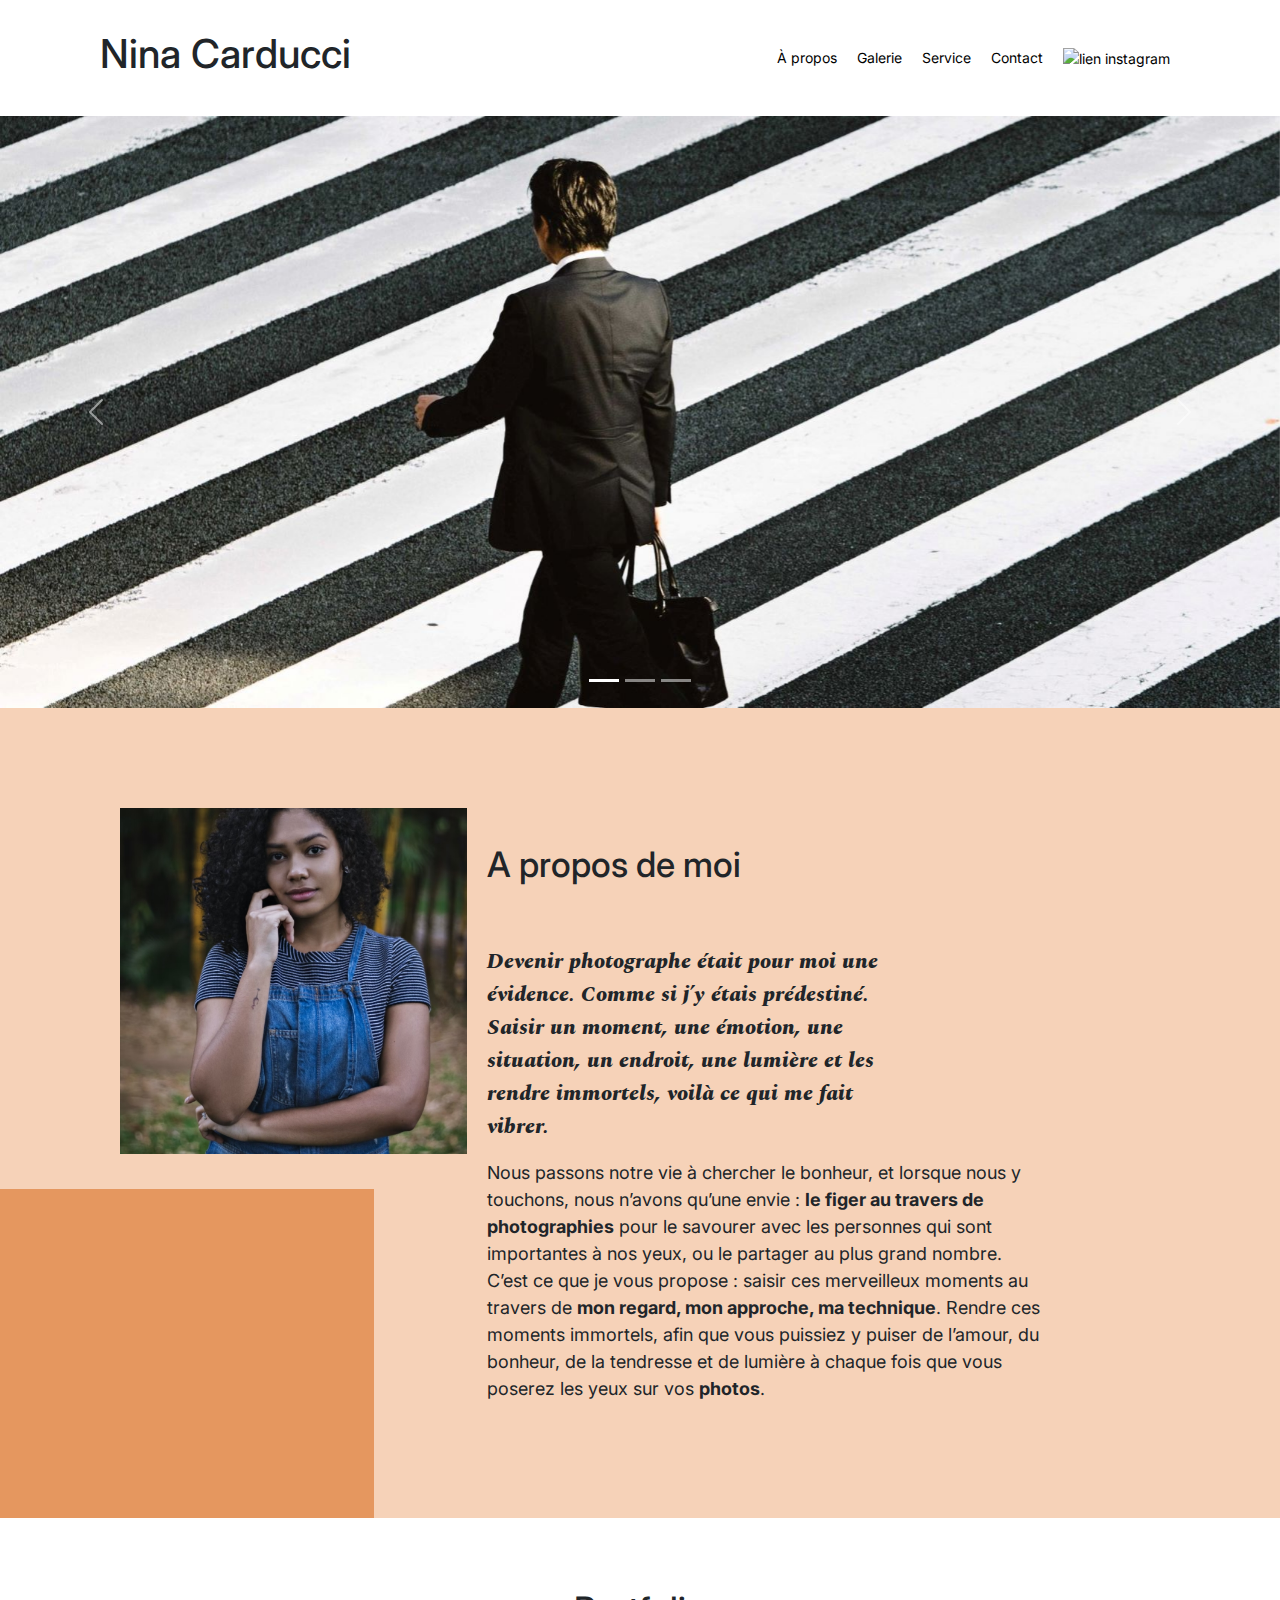
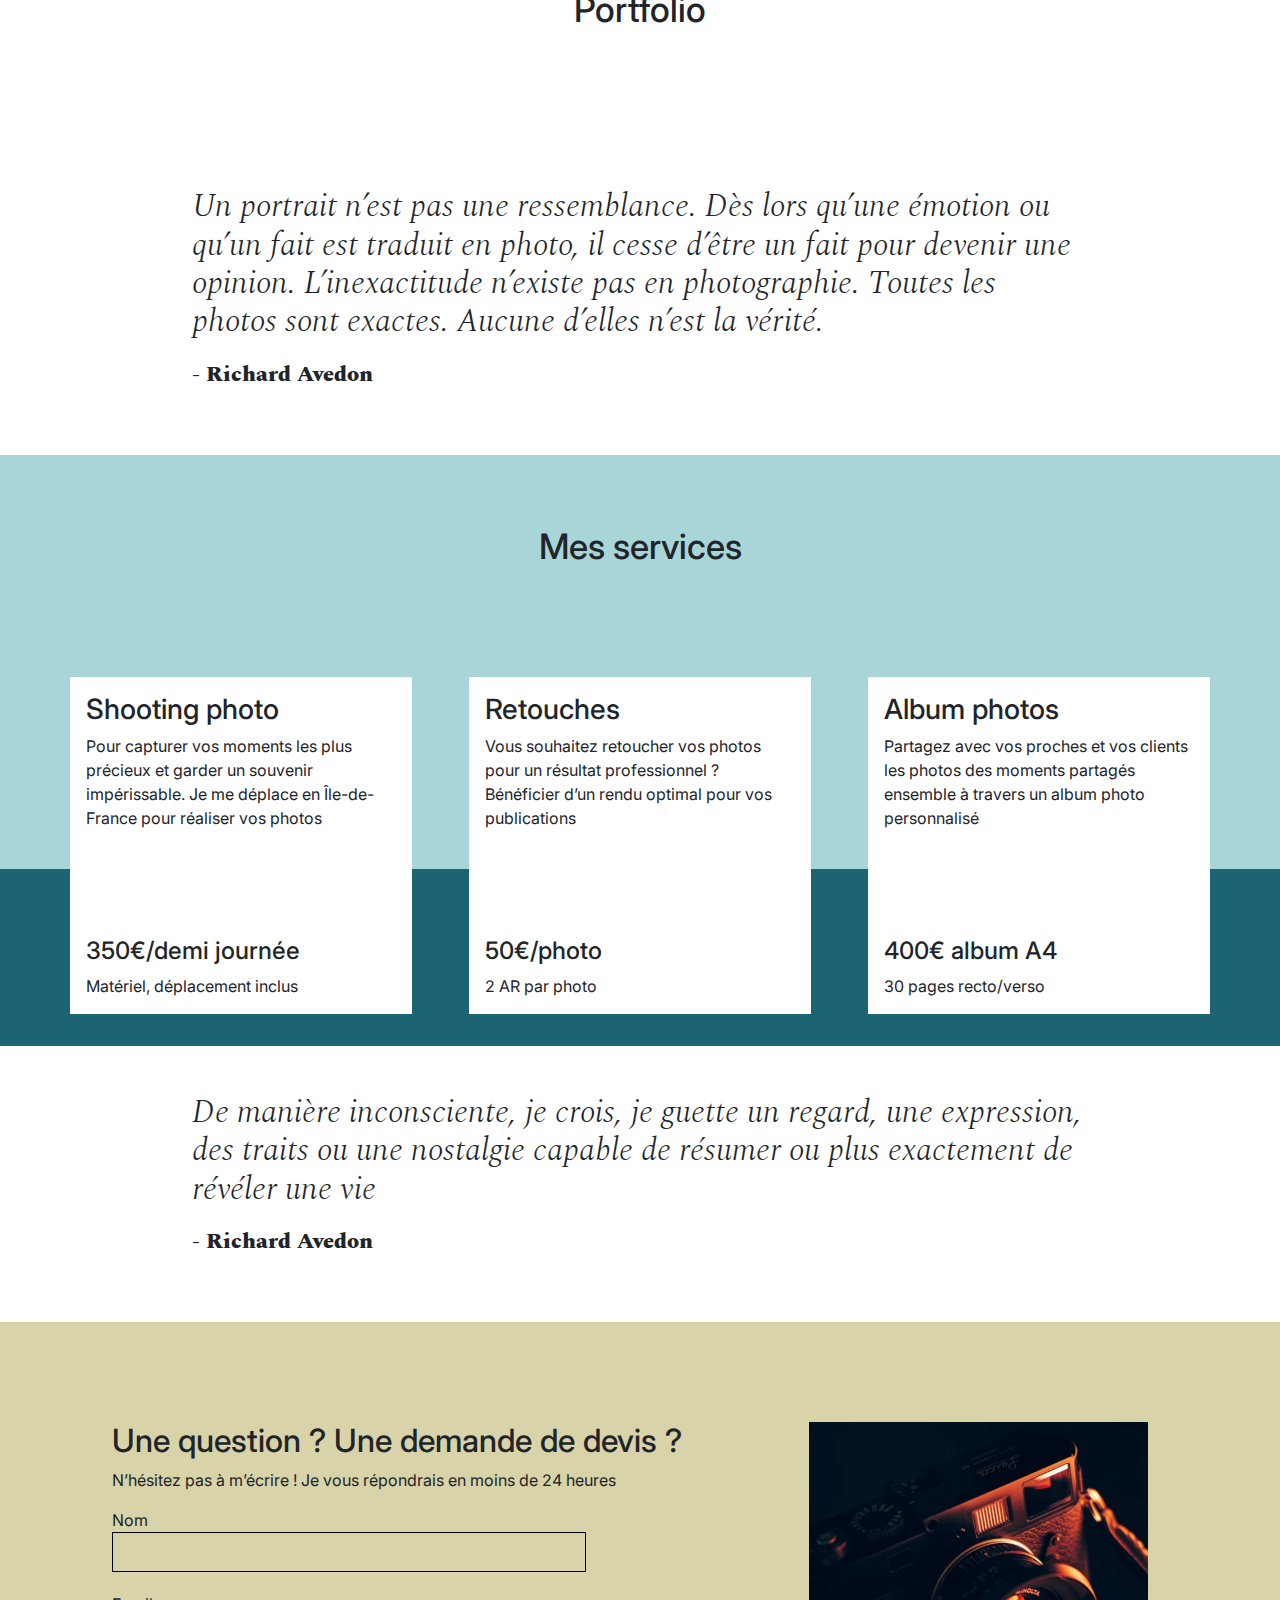
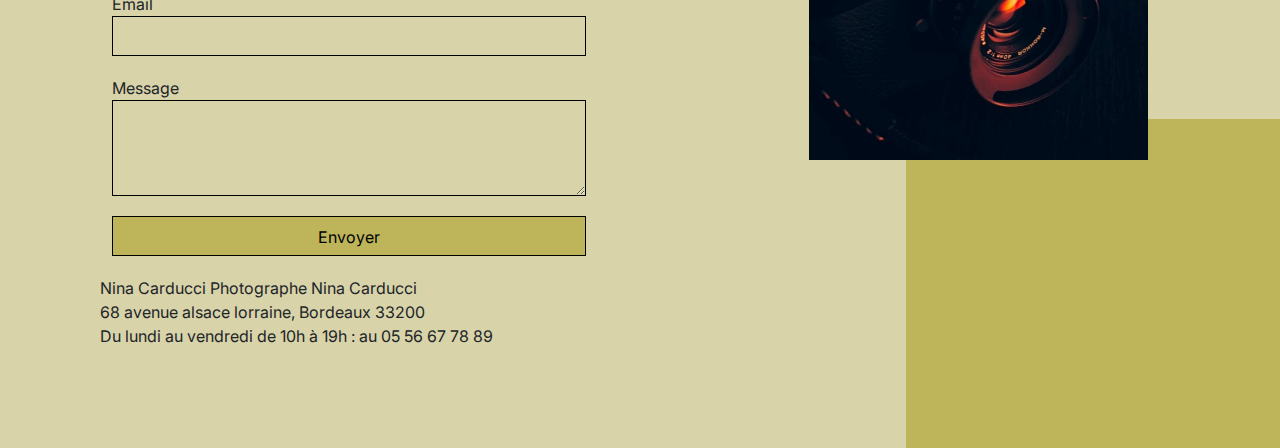
==== index.html @ addef8ed "schema" ====
<!DOCTYPE html>
<html lang="fr">
  <head>
    <meta charset="UTF-8" />
    <meta name="viewport" content="width=device-width, initial-scale=1.0" />
    <title>Nina Carducci Photographe | Bordeaux et Île de France</title>
	<meta name="description" content="Pour photographier et capturer vos moments les plus précieux, en garder un souvenir impérissable. Je me déplace sur Bordeaux et en Île-de-France pour réaliser vos photos, shooting, mariages, seminaires d'entreprises ..."/>
    <link rel="shortcut icon" href="#" />
    <link rel="stylesheet" href="./assets/bootstrap/bootstrap.min.css" />
    <link rel="stylesheet" href="./assets/style.min.css" />
    <link rel="preconnect" href="https://fonts.googleapis.com" />
    <link rel="preconnect" href="https://fonts.gstatic.com" crossorigin />
    <link
      href="https://fonts.googleapis.com/css2?family=Inter&family=Spectral:ital,wght@0,400;1,300;1,400;1,800&display=swap"
      rel="stylesheet"
    />
    <meta charset="UTF-8" />
    <script src="./assets/bootstrap/bootstrap.bundle.min.js"></script>
    <script
      src="https://code.jquery.com/jquery-3.4.1.min.js"
      integrity="sha256-CSXorXvZcTkaix6Yvo6HppcZGetbYMGWSFlBw8HfCJo="
      crossorigin="anonymous"
    ></script>
    <script src="./assets/maugallery.min.js"></script>
    <script src="./assets/scripts.js"></script>


</script>

  </head>
  <body>
    <header>
      <h1 class="name">Nina Carducci</h1>
      <div class="nav">
        <ul>
          <li><a href="#about">À propos</a></li>
          <li><a href="#gallery">Galerie</a></li>
          <li><a href="#services">Service</a></li>
          <li><a href="#contact">Contact</a></li>
          <li>
            <a
              class="social-link"
              href="https://www.instagram.com/ninacarducci.photo/?hl=fr"
              target="_blank"
              ><img src="assets/images/instagram.png" alt="lien instagram"
            /></a>
          </li>
        </ul>
      </div>
    </header>
    <main>
      <section class="img-carousel">
        <div
          id="carouselExampleIndicators"
          class="carousel slide"
          data-bs-ride="carousel"
        >
          <div class="carousel-indicators">
            <button
              type="button"
              data-bs-target="#carouselExampleIndicators"
              data-bs-slide-to="0"
              class="active"
              aria-current="true"
              aria-label="Slide 1"
            ></button>
            <button
              type="button"
              data-bs-target="#carouselExampleIndicators"
              data-bs-slide-to="1"
              aria-label="Slide 2"
            ></button>
            <button
              type="button"
              data-bs-target="#carouselExampleIndicators"
              data-bs-slide-to="2"
              aria-label="Slide 3"
            ></button>
          </div>
          <div class="carousel-inner">
            <div class="carousel-item active">
              <img
                src="./assets/images/slider/ryoji-iwata-wUZjnOv7t0g-unsplash.jpg"
                class="d-block w-100"
                alt="photo de ryoji iwata"
              />
            </div>
            <div class="carousel-item">
              <img
                src="./assets/images/slider/nicholas-green-nPz8akkUmDI-unsplash.jpg"
                class="d-block w-100"
                alt="photo de nicholas green"
              />
            </div>
            <div class="carousel-item">
              <img
                src="./assets/images/slider/edward-cisneros-3_h6-1NPDGw-unsplash.jpg"
                class="d-block w-100"
                alt="photo de edward cisneros"
              />
            </div>
          </div>
          <button
            class="carousel-control-prev"
            type="button"
            data-bs-target="#carouselExampleIndicators"
            data-bs-slide="prev"
          >
            <span class="carousel-control-prev-icon" aria-hidden="true"></span>
            <span class="visually-hidden">Previous</span>
          </button>
          <button
            class="carousel-control-next"
            type="button"
            data-bs-target="#carouselExampleIndicators"
            data-bs-slide="next"
          >
            <span class="carousel-control-next-icon" aria-hidden="true"></span>
            <span class="visually-hidden">Next</span>
          </button>
        </div>
      </section>
      <section id="about">
        <div class="picture left">
          <img
            src="./assets/images/nina.jpg"
            alt="portrait de la photographe nina carducci"
          />
        </div>
        <div id="about-me">
          <h2 class="about-me__title">A propos de moi</h2>
          <p class="about-me__introduction">
            Devenir photographe était pour moi une évidence. Comme si j’y étais
            prédestiné. Saisir un moment, une émotion, une situation, un
            endroit, une lumière et les rendre immortels, voilà ce qui me fait
            vibrer.
		  </p>
          <p>
            Nous passons notre vie à chercher le bonheur, et lorsque nous y
            touchons, nous n’avons qu’une envie : <strong>le figer au travers de
            photographies</strong> pour le savourer avec les personnes qui sont
            importantes à nos yeux, ou le partager au plus grand nombre. C’est
            ce que je vous propose : saisir ces merveilleux moments au travers
            de <strong>mon regard, mon approche, ma technique</strong>. Rendre ces moments
            immortels, afin que vous puissiez y puiser de l’amour, du bonheur,
            de la tendresse et de lumière à chaque fois que vous poserez les
            yeux sur vos <strong>photos</strong>.
          </p>
        </div>
      </section>
      <section id="gallery">
        <h2 class="title">Portfolio</h2>
        <div class="container py-3">
          <div class="gallery" style="display: none">
            <img
              data-gallery-tag="Concert"
              class="gallery-item"
              src="./assets/images/gallery/concerts/aaron-paul-wnX-fXzB6Cw-unsplash.jpg"
              alt="Photo du concert de aaron paul"
            />
            <img
              data-gallery-tag="Entreprises"
              class="gallery-item"
              src="./assets/images/gallery/entreprise/ali-morshedlou-WMD64tMfc4k-unsplash.jpg"
              alt="photo d'entreprise de ali morshedlou"
            />
            <img
              data-gallery-tag="Entreprises"
              class="gallery-item"
              src="./assets/images/gallery/entreprise/jason-goodman-tHO1_OuKbg0-unsplash.jpg"
              alt="photo d'entreprise de jason goodman"
            />
            <img
              data-gallery-tag="Mariages"
              class="gallery-item"
              src="./assets/images/gallery/mariage/hannah-busing-RvF2R_qMpRk-unsplash.jpg"
              alt="photo de mariage de hannah busing"
            />
            <img
              data-gallery-tag="Portrait"
              class="gallery-item"
              src="./assets/images/gallery/portraits/ade-tunji-rVkhWWZFAtQ-unsplash.jpg"
              alt="photo portrait de ade tunji"
            />
            <img
              data-gallery-tag="Mariages"
              class="gallery-item"
              src="./assets/images/gallery/mariage/jakob-owens-SiniLJkXhMc-unsplash.jpg"
              alt="photo de mariage de jakob owens"
            />
            <img
              data-gallery-tag="Portrait"
              class="gallery-item"
              src="./assets/images/gallery/portraits/nino-van-prattenburg--443cl1uR_8-unsplash.jpg"
              alt="photo portrait de nino van prattenburg"
            />
            <img
              data-gallery-tag="Concert"
              class="gallery-item"
              src="./assets/images/gallery/concerts/austin-neill-hgO1wFPXl3I-unsplash.jpg"
              alt="photo du concert de austin neill"
            />
            <img
              data-gallery-tag="Entreprises"
              class="gallery-item"
              src="./assets/images/gallery/entreprise/mateus-campos-felipe-Fsgzm8N0hIY-unsplash.jpg"
              alt="photo d'entreprise de mateus campo felipe"
            />
          </div>
        </div>
        <div class="quote">
          <figure>
            <blockquote>
              <h3 class="quote__text">
                Un portrait n’est pas une ressemblance. Dès lors qu’une émotion
                ou qu’un fait est traduit en photo, il cesse d’être un fait pour
                devenir une opinion. L’inexactitude n’existe pas en
                photographie. Toutes les photos sont exactes. Aucune d’elles
                n’est la vérité.
              </h3>
            </blockquote>
            <figcaption class="quote__author">- Richard Avedon</figcaption>
          </figure>
        </div>
      </section>
      <section id="services">
        <h2 class="title">Mes services</h2>
        <div class="container">
          <div class="service">
            <div class="service__description">
              <h3>Shooting photo</h3>
              <p>
                Pour capturer vos moments les plus précieux et garder un
                souvenir impérissable. Je me déplace en Île-de-France pour
                réaliser vos photos
              </p>
            </div>
            <div class="service__price">
              <h4>350€/demi journée</h4>
              <span>Matériel, déplacement inclus</span>
            </div>
          </div>
          <div class="service">
            <div class="service__description">
              <h3>Retouches</h3>
              <p>
                Vous souhaitez retoucher vos photos pour un résultat
                professionnel ? Bénéficier d’un rendu optimal pour vos
                publications
              </p>
            </div>
            <div class="service__price">
              <h4>50€/photo</h4>
              <span>2 AR par photo</span>
            </div>
          </div>
          <div class="service">
            <div class="service__description">
              <h3>Album photos</h3>
              <p>
                Partagez avec vos proches et vos clients les photos des moments
                partagés ensemble à travers un album photo personnalisé
              </p>
            </div>
            <div class="service__price">
              <h4>400€ album A4</h4>
              <span>30 pages recto/verso</span>
            </div>
          </div>
        </div>
      </section>
      <div class="quote">
        <figure>
          <blockquote>
            <h3 class="quote__text">
              De manière inconsciente, je crois, je guette un regard, une
              expression, des traits ou une nostalgie capable de résumer ou plus
              exactement de révéler une vie
            </h3>
          </blockquote>
          <figcaption class="quote__author">- Richard Avedon</figcaption>
        </figure>
      </div>
	</main>
	
	<footer>
    <section id="contact">
      <div class="container">
        <div class="form-container">
          <h2>Une question ? Une demande de devis ?</h2>
          <p>
            N’hésitez pas à m’écrire ! Je vous répondrais en moins de 24 heures
          </p>
          <form action="" method="post">
            <label for="nom">Nom</label>
            <input type="text" name="nom" id="nom" />
            <label for="email">Email</label>
            <input type="email" name="email" id="email" />
            <label for="message">Message</label>
            <textarea
              name="message"
              id="message"
              cols="30"
              rows="10"
            ></textarea>
            <input type="submit" value="Envoyer" />
          </form>
        </div>
        <div class="picture right">
          <img
            src="./assets/images/camera.jpg"
            alt="photo d'un appareil photo"
          />
        </div>
      </div>

      <div itemscope itemtype="https://schema.org/LocalBusiness">
      <span itemprop="name">Nina Carducci Photographe</span>
      <span itemprop="owns">Nina Carducci</span>
      <div itemprop="adress" itemscope itemtype="https://schema.org/PostalAddress">
        <span itemprop=”streetAddress”>68 avenue alsace lorraine,</span> 
        <span itemprop=”addressRegion”> Bordeaux</span>
        <span itemprop=”postalCode”>33200</span>  
      </div>
        <span itemprop="openingHours" content="Mo, Tu, We, Th, Fr  10:00-19:00">Du lundi au vendredi de 10h à 19h :</span>
        <span itemprop="telephone" content="+33556677889">au 05 56 67 78 89</span>
      </div>
      </div>

    </section>	
	</footer>
  </body>
</html>
---- assets/style.min.css ----
body{max-width:1920px;margin:auto}*{font-family:Inter;font-style:normal}header{background-color:#fff;position:sticky;top:0;z-index:1000;display:flex;justify-content:space-between;padding-inline:100px;padding-block:30px;align-items:center}header .name{font-size:40px}.nav ul{display:flex;list-style-type:none;font-size:14px;margin-bottom:0}.nav li{padding-inline:10px}.nav a{text-decoration:none;color:#000}.social-link img{width:20px;height:20px}#about{display:flex;background-color:#f6d2b8;padding-inline:100px;padding-block:100px;position:relative}.picture.left::before{content:" ";background-color:#e5975f;width:374px;height:329px;position:absolute;bottom:0;left:0;z-index:-1}.picture{flex:1;margin:0 20px;z-index:0}.picture img{width:100%;height:fit-content}#about-me{flex:2}.about-me__title{margin-top:1em;margin-bottom:60px;font-size:35px}#about-me .about-me__introduction{font-family:Spectral;font-weight:800;font-size:22px;font-style:italic;width:60%}#about-me p{width:80%;font-size:18px}.title{text-align:center;padding-block:2em;font-size:35px}.gallery .nav{justify-content:center}.nav-pills .nav-link.active-tag,.nav-pills .nav-link.show>.nav-link{color:#000;background-color:#beb45a;border-radius:0}.nav-pills .nav-link{color:#000}.item-column{position:relative;margin-bottom:0!important;padding:0}.item-column::after{content:"";display:block;padding-bottom:100%}.gallery-item{position:absolute;width:100%;height:100%;object-fit:cover;padding:.5em}.mg-next,.mg-prev{width:30px;height:30px;border-radius:00%;justify-content:center;align-items:center;display:flex;font-size:24px}.quote{font-family:Spectral;font-style:italic;width:70%;margin:auto;padding-block:3em}.quote__text{font-family:Spectral;font-style:italic;font-weight:300;font-size:2rem}.quote__author{font-family:Spectral;font-weight:800;font-size:22px}#services{margin:auto;background-color:#a8d5d8;position:relative}#services .container::before{content:" ";background-color:#1c6474;position:absolute;width:100%;height:30%;bottom:0;left:0;z-index:0}#services .container{justify-content:space-between;display:flex;padding:2em 0}.service{background-color:#fff;max-width:390px;width:30%;height:337px;padding:1em;display:flex;flex-direction:column;justify-content:space-between;z-index:1}#contact{margin:auto;background-color:#d8d3a8;position:relative;padding-inline:100px;padding-block:100px}#contact .container{display:flex}.picture.right::before{content:" ";background-color:#beb45a;width:374px;height:329px;position:absolute;bottom:0;right:0;z-index:-1}.form-container{flex:2}form{display:flex;flex-direction:column;width:70%;align-items:flex-start}form input{width:100%;background-color:transparent;border:solid 1px;height:2.5em;margin-bottom:20px}form textarea{width:100%;background-color:transparent;border:solid 1px;height:5em;line-height:2.5em;font-size:1.2em;margin-bottom:20px}input[type=submit]{background-color:#beb45a;padding:.5em 1em}@media all and (max-width:1180px){.picture{flex:2}#about,#contact .container{align-items:center}.about-me__title{margin-top:0;margin-bottom:1em}#about-me h6,#about-me p{width:100%}}@media all and (max-width:1000px){#about{flex-direction:column}.picture{width:50%}.picture.left::before{width:100%;height:30%;position:absolute;bottom:auto;top:0;left:0;z-index:-1}.about-me__title{text-align:center;margin-top:1em}#services .container{flex-direction:column}.service{width:100%;max-width:100%;height:auto;margin:2em 0}.service__description{margin-bottom:1em}#services .container::before{width:30%;height:100%;bottom:0;right:0;left:auto;z-index:0}#contact .container{flex-direction:column}#contact .picture.right{margin-top:1em}.picture.right::before{width:100%;height:30%;position:absolute;bottom:0;right:0;z-index:-1}}@media all and (max-width:650px){header{flex-direction:column;padding-inline:0}header .nav,header .nav ul{width:100%;padding:0}header .nav li{flex:1;padding-block:1em;text-align:center}.picture.left::before,.picture.right::before{height:150px}#services .container{align-items:center}.service{max-width:90%}#about,#contact{padding-inline:2em;padding-block:2em}form{width:100%}.picture{width:80%}}
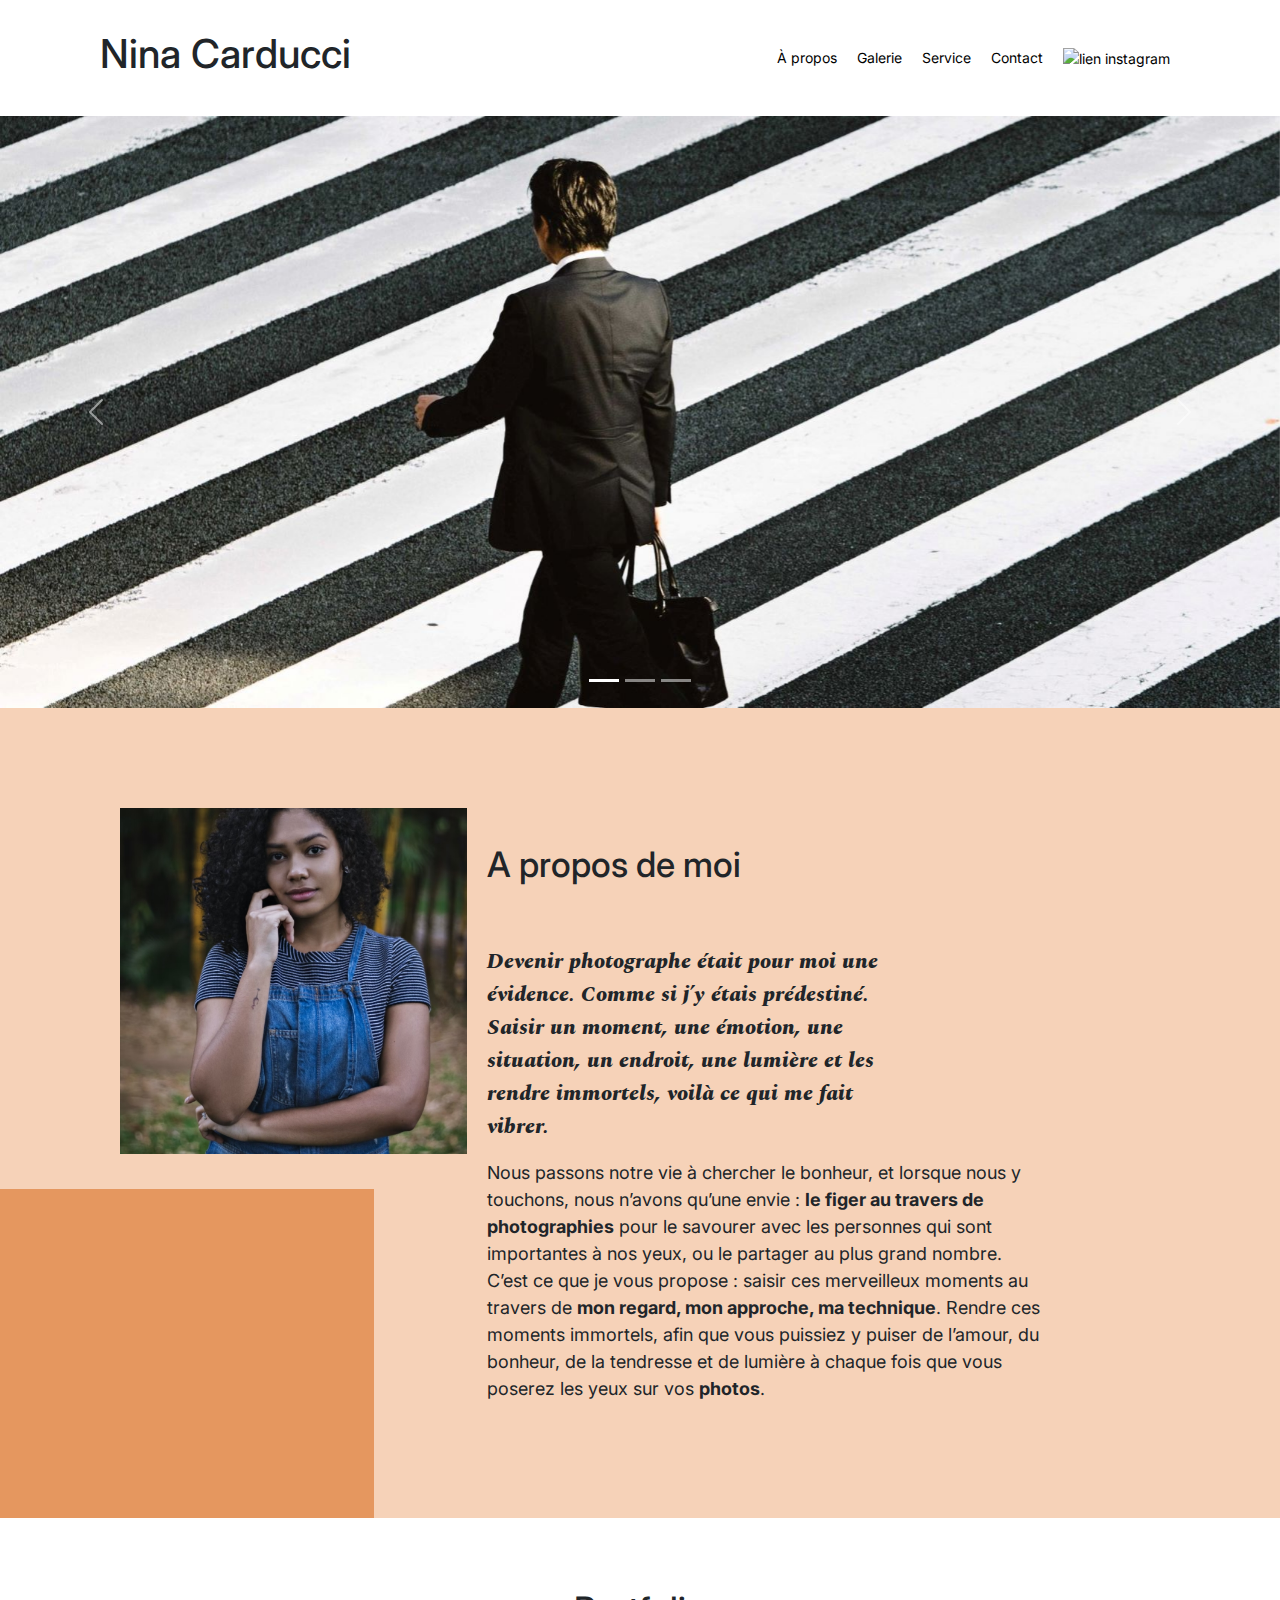
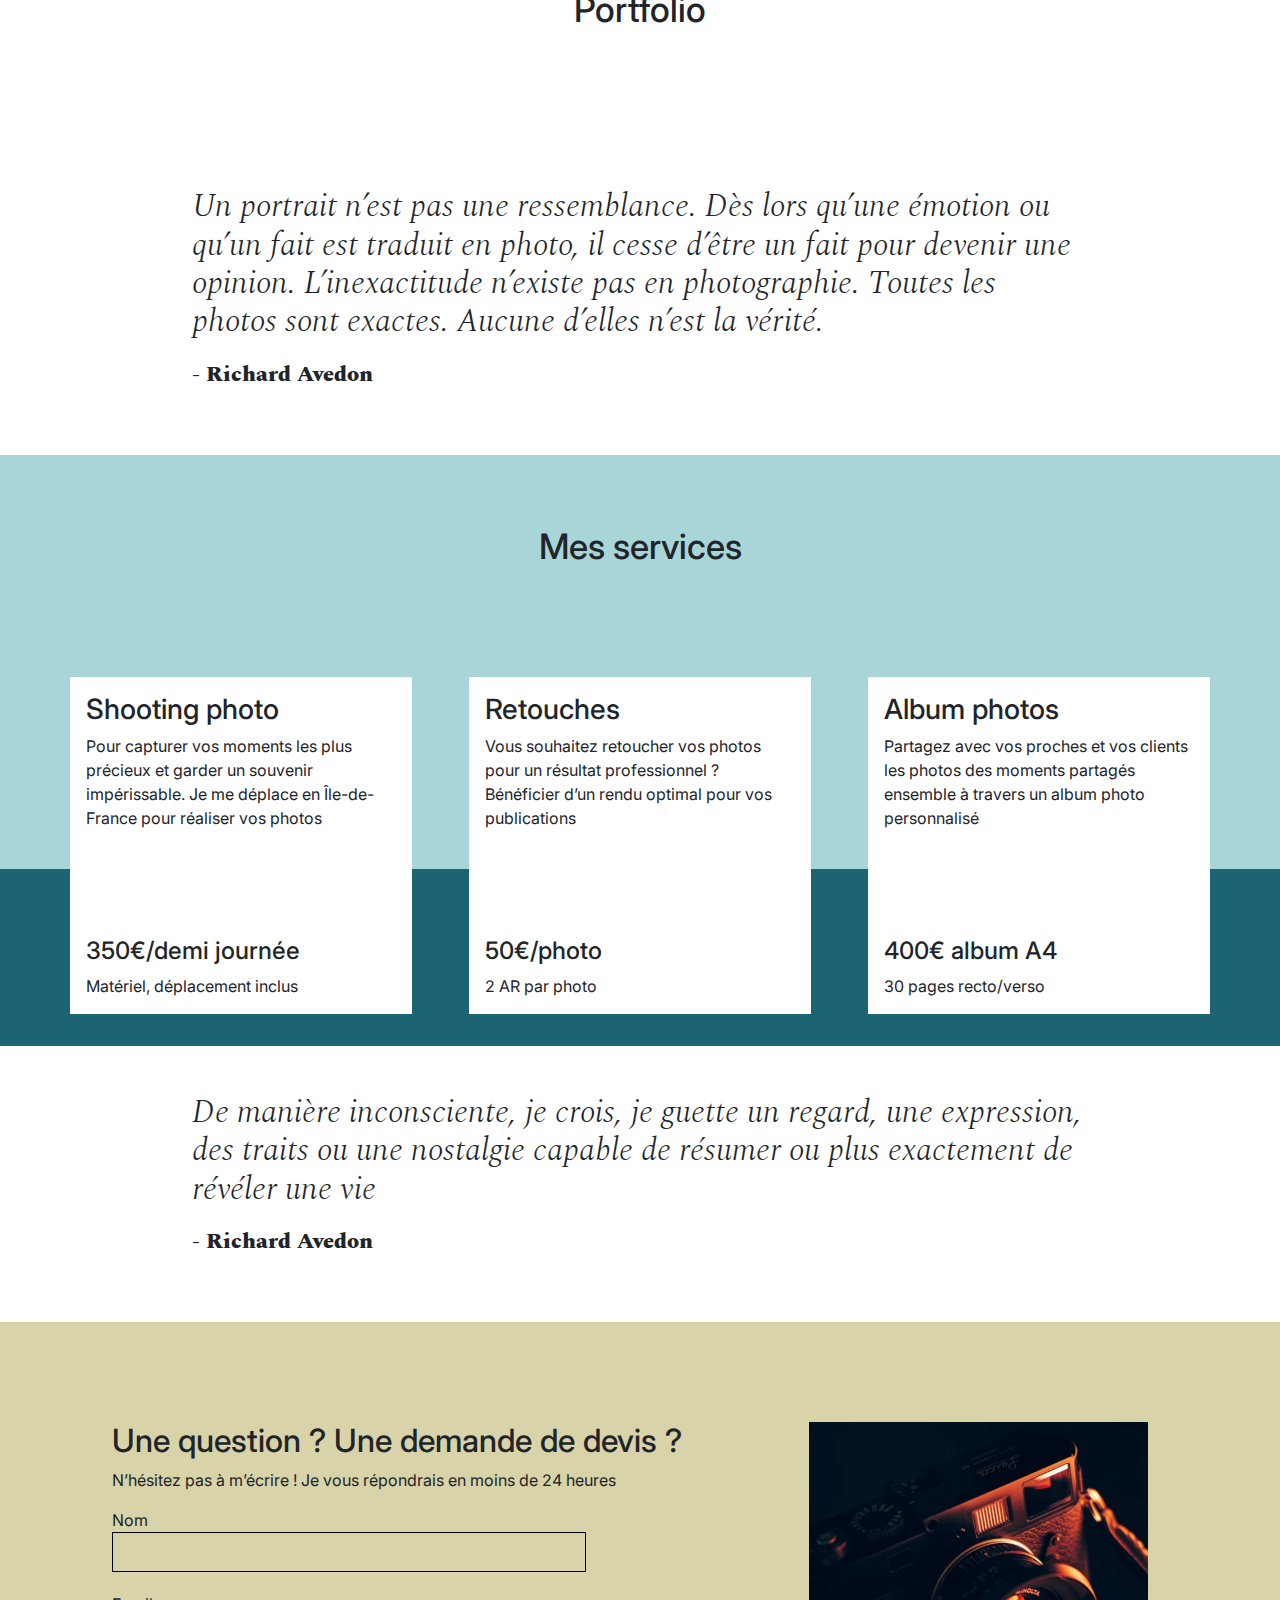
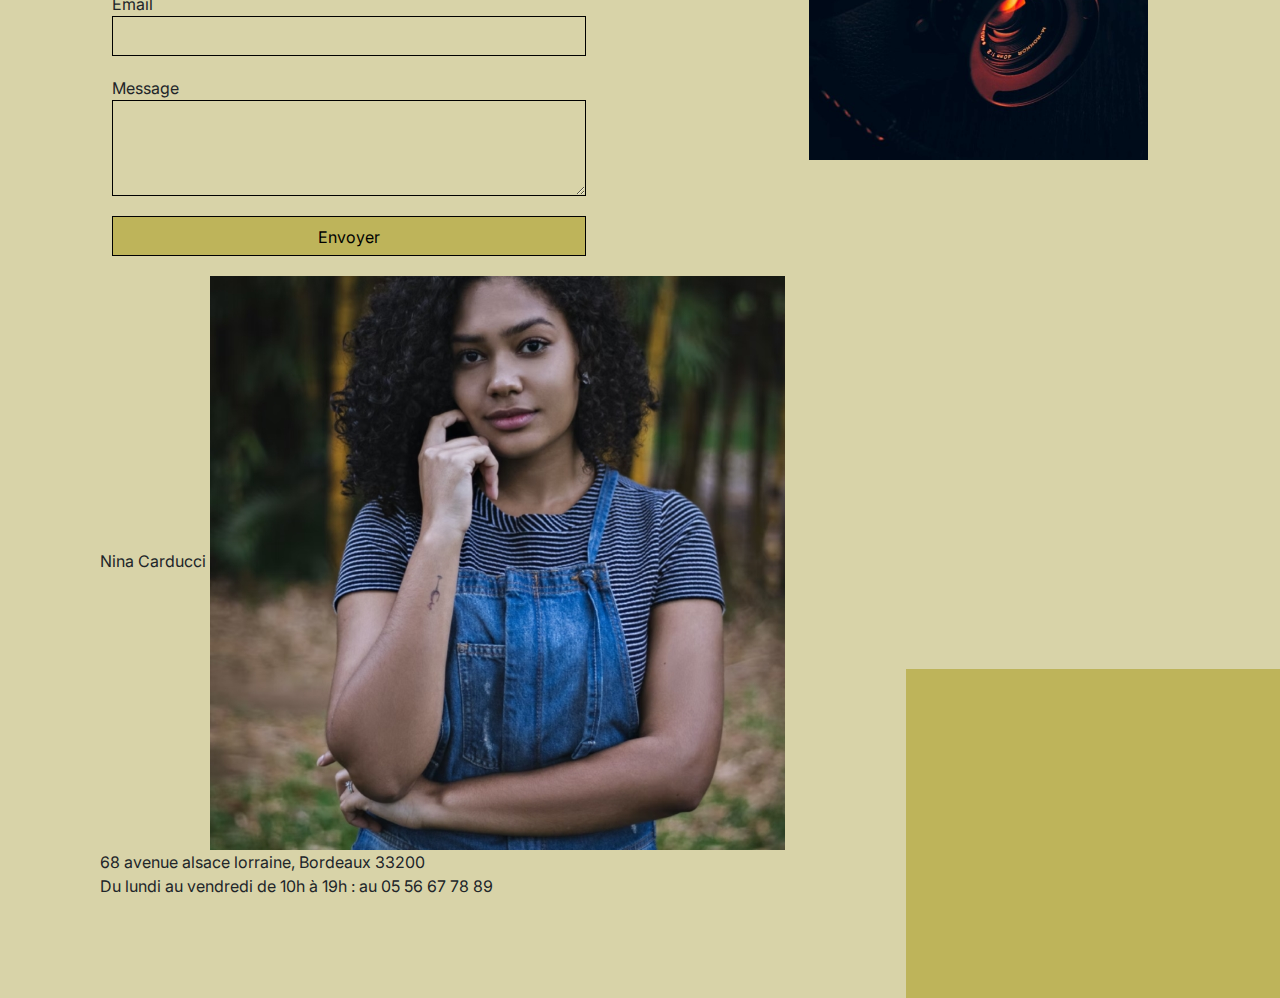
==== commit 1d0cbeb7: "schema.org" ====
--- a/index.html
+++ b/index.html
@@ -315,8 +315,8 @@
       </div>
 
       <div itemscope itemtype="https://schema.org/LocalBusiness">
-      <span itemprop="name">Nina Carducci Photographe</span>
-      <span itemprop="owns">Nina Carducci</span>
+      <span itemprop="name">Nina Carducci</span>
+      <img itemprop="image" src="./assets/images/nina.jpg" alt="portrait de la photographe nina carducci"></img>
       <div itemprop="adress" itemscope itemtype="https://schema.org/PostalAddress">
         <span itemprop=”streetAddress”>68 avenue alsace lorraine,</span> 
         <span itemprop=”addressRegion”> Bordeaux</span>
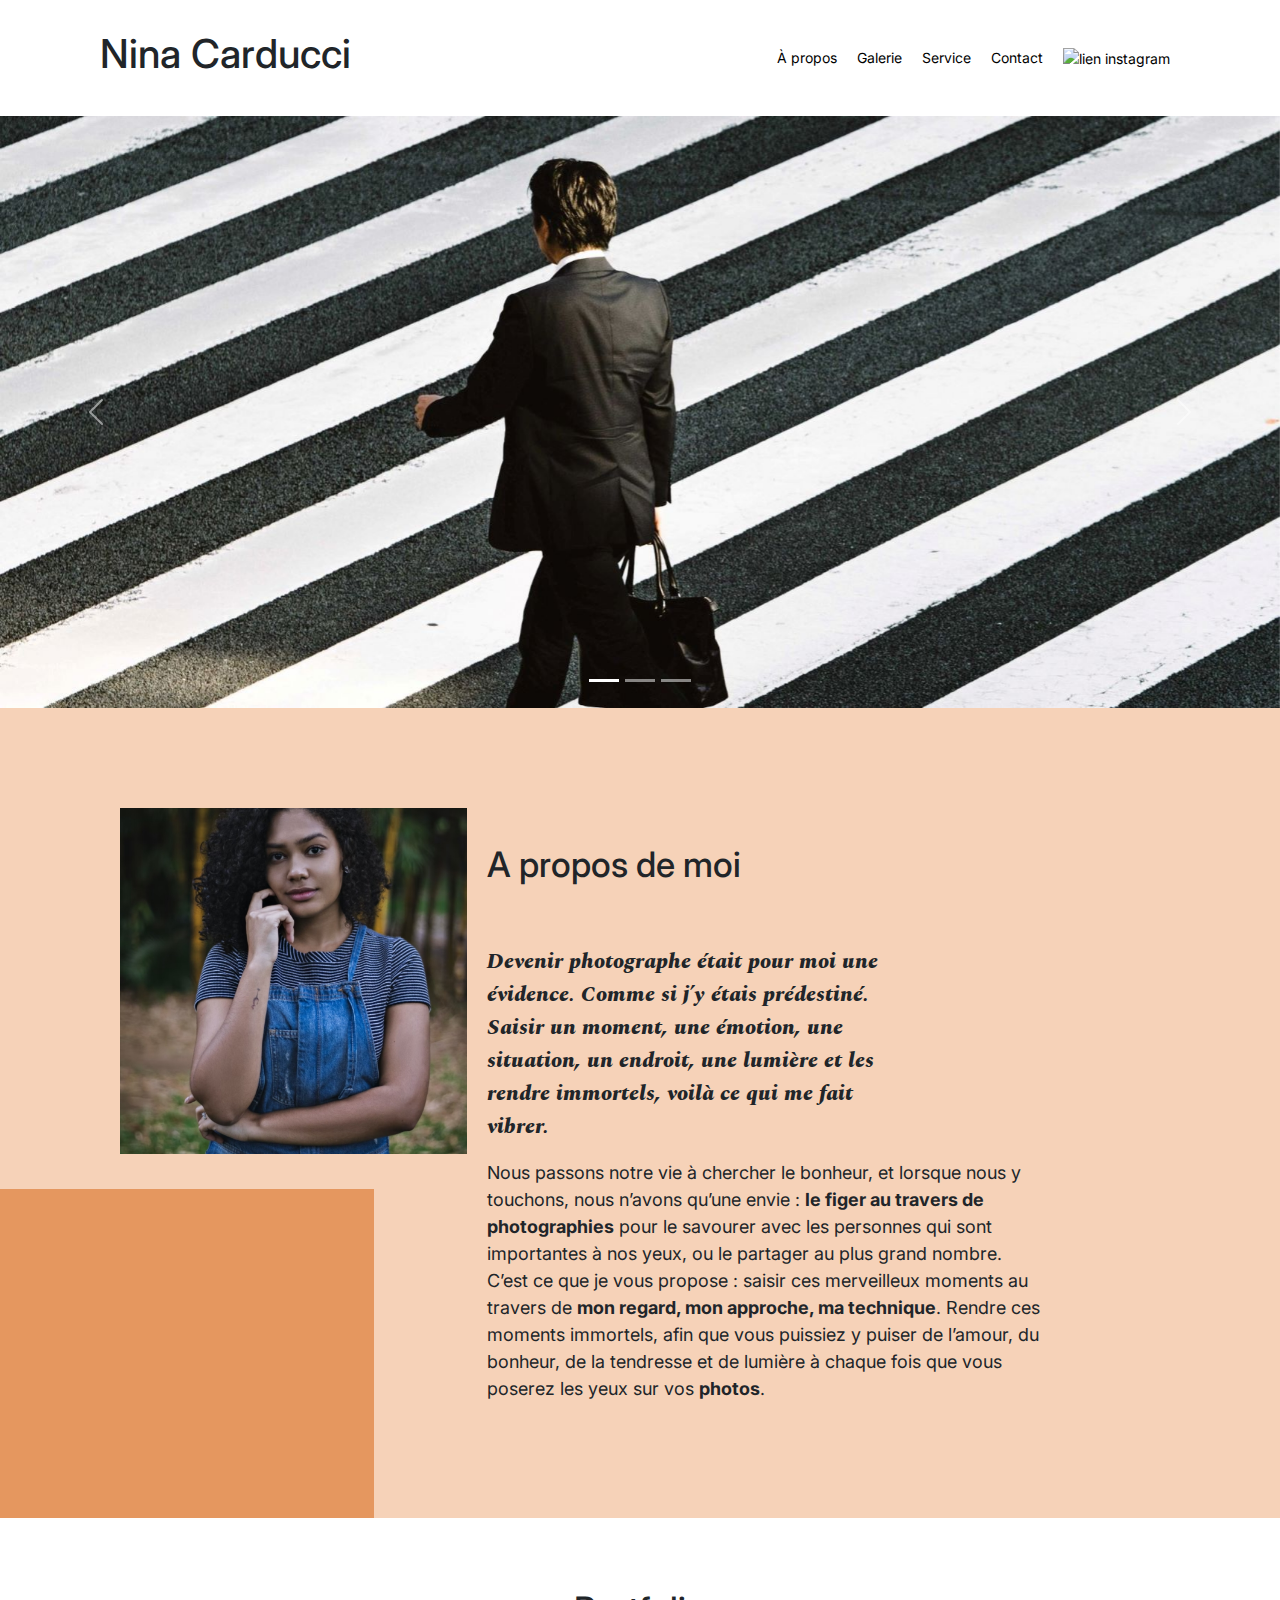
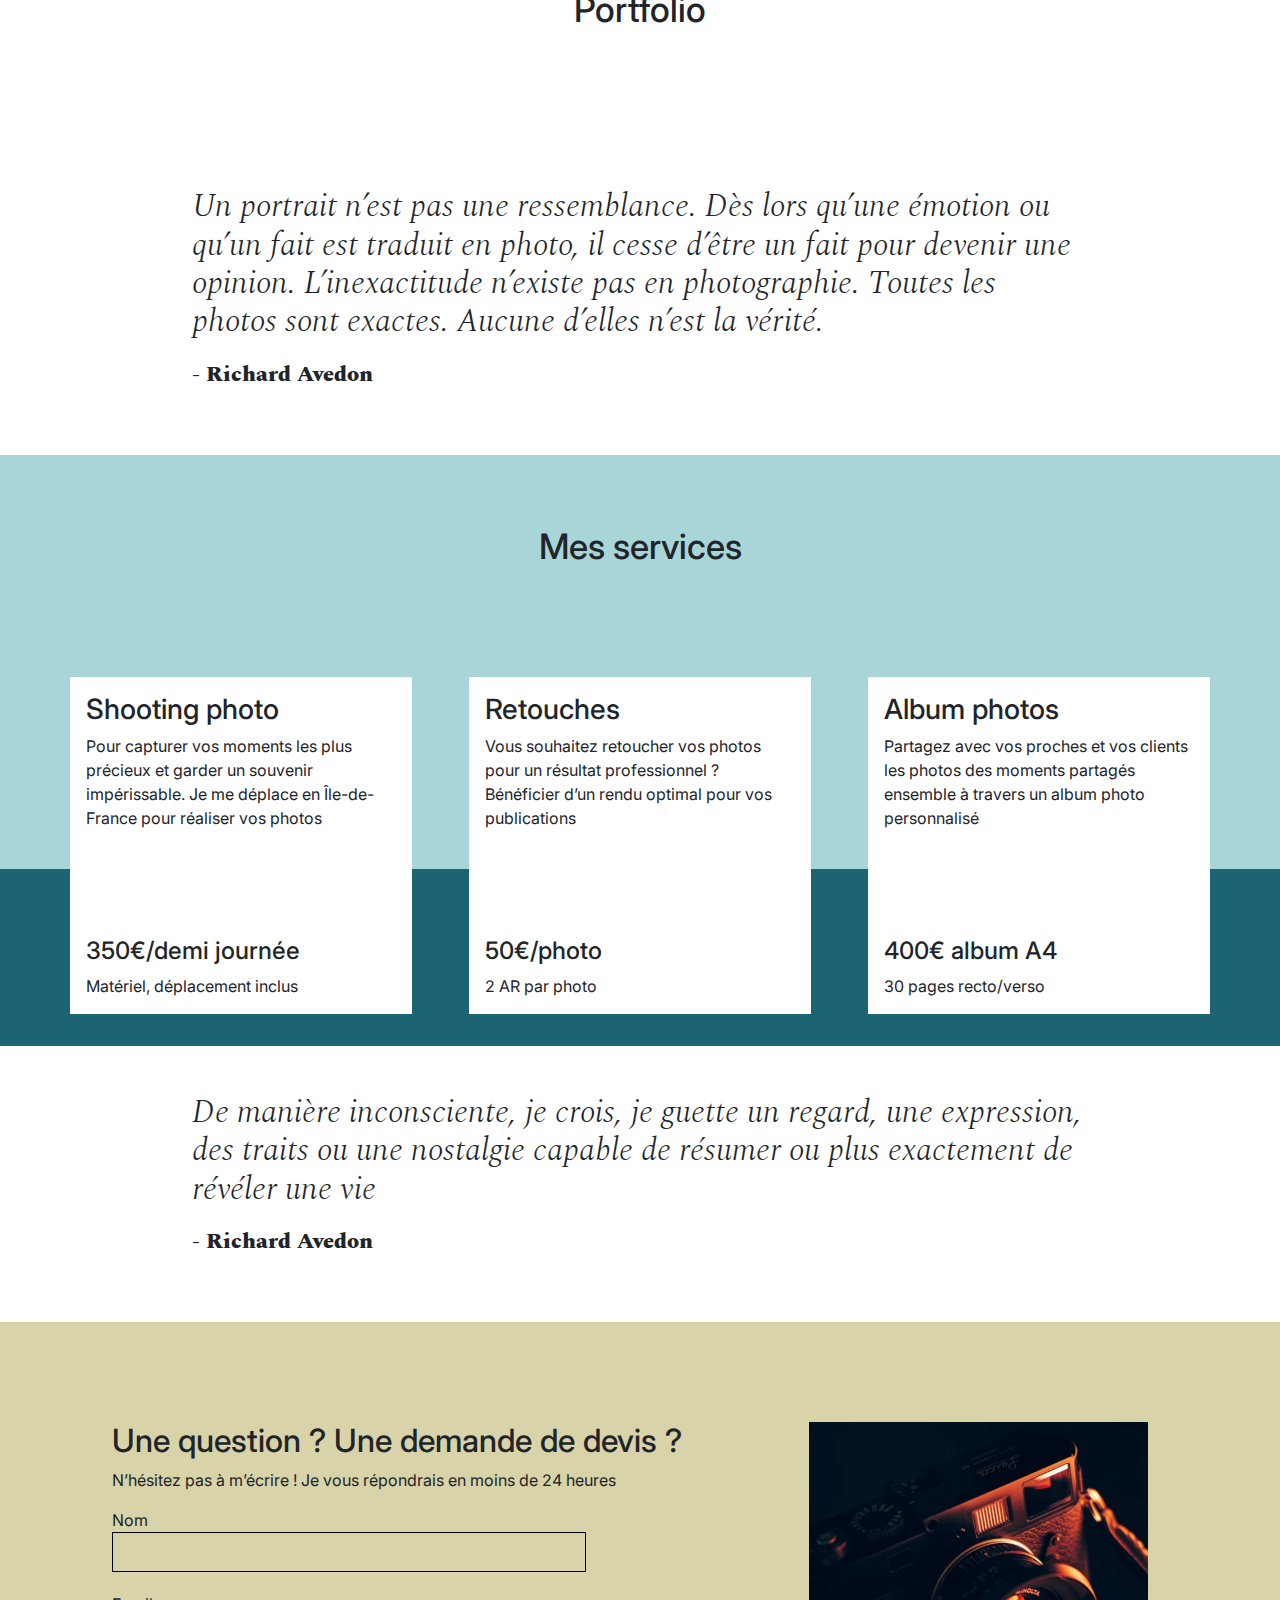
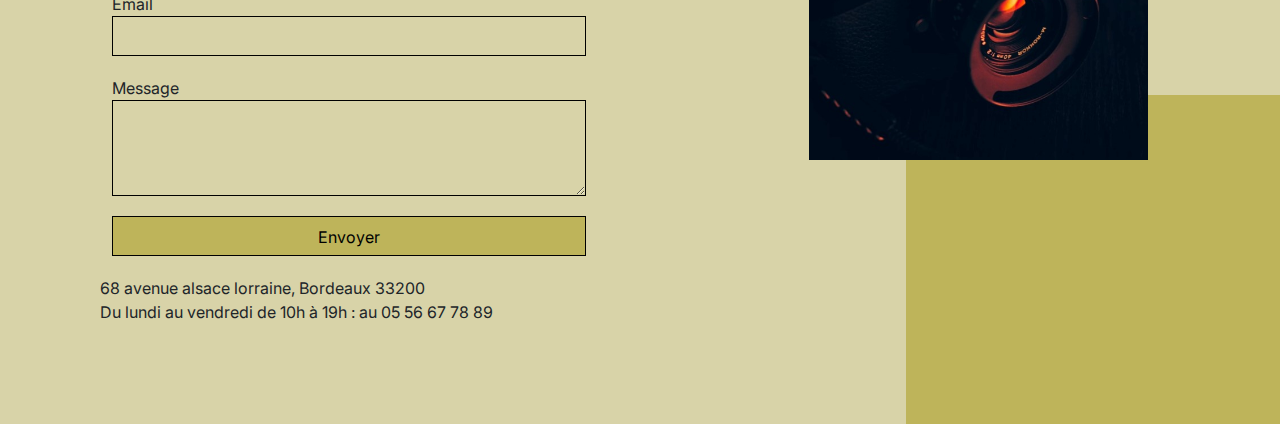
==== commit 6d6bc282: "schema.org" ====
--- a/index.html
+++ b/index.html
@@ -25,12 +25,11 @@
     <script src="./assets/scripts.js"></script>
 
 
-</script>
-
   </head>
   <body>
+    <div itemscope itemtype="https://schema.org/LocalBusiness">
     <header>
-      <h1 class="name">Nina Carducci</h1>
+      <h1 itemprop="name" class="name">Nina Carducci</h1>
       <div class="nav">
         <ul>
           <li><a href="#about">À propos</a></li>
@@ -122,7 +121,7 @@
       </section>
       <section id="about">
         <div class="picture left">
-          <img
+          <img itemprop="image"
             src="./assets/images/nina.jpg"
             alt="portrait de la photographe nina carducci"
           />
@@ -314,9 +313,6 @@
         </div>
       </div>
 
-      <div itemscope itemtype="https://schema.org/LocalBusiness">
-      <span itemprop="name">Nina Carducci</span>
-      <img itemprop="image" src="./assets/images/nina.jpg" alt="portrait de la photographe nina carducci"></img>
       <div itemprop="adress" itemscope itemtype="https://schema.org/PostalAddress">
         <span itemprop=”streetAddress”>68 avenue alsace lorraine,</span> 
         <span itemprop=”addressRegion”> Bordeaux</span>
@@ -324,10 +320,11 @@
       </div>
         <span itemprop="openingHours" content="Mo, Tu, We, Th, Fr  10:00-19:00">Du lundi au vendredi de 10h à 19h :</span>
         <span itemprop="telephone" content="+33556677889">au 05 56 67 78 89</span>
-      </div>
-      </div>
+      
+      
 
     </section>	
 	</footer>
+  </div>
   </body>
 </html>
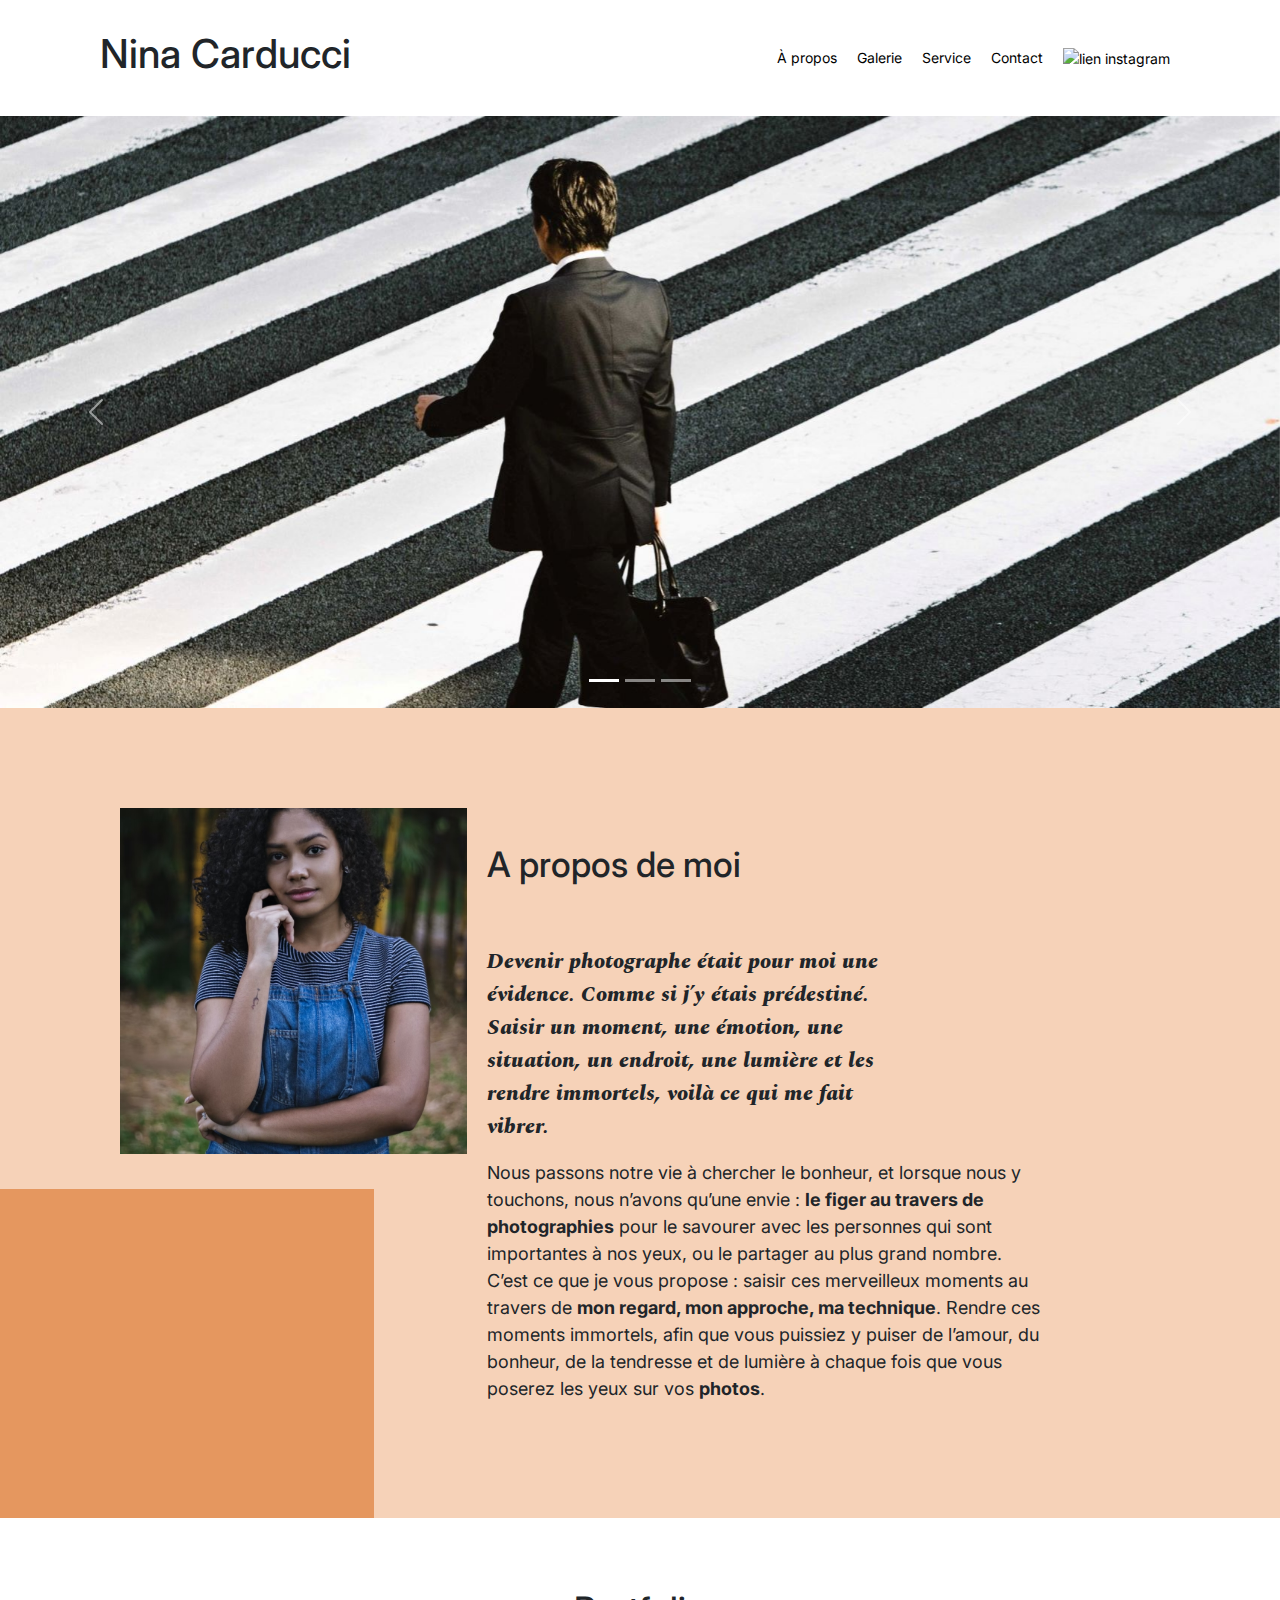
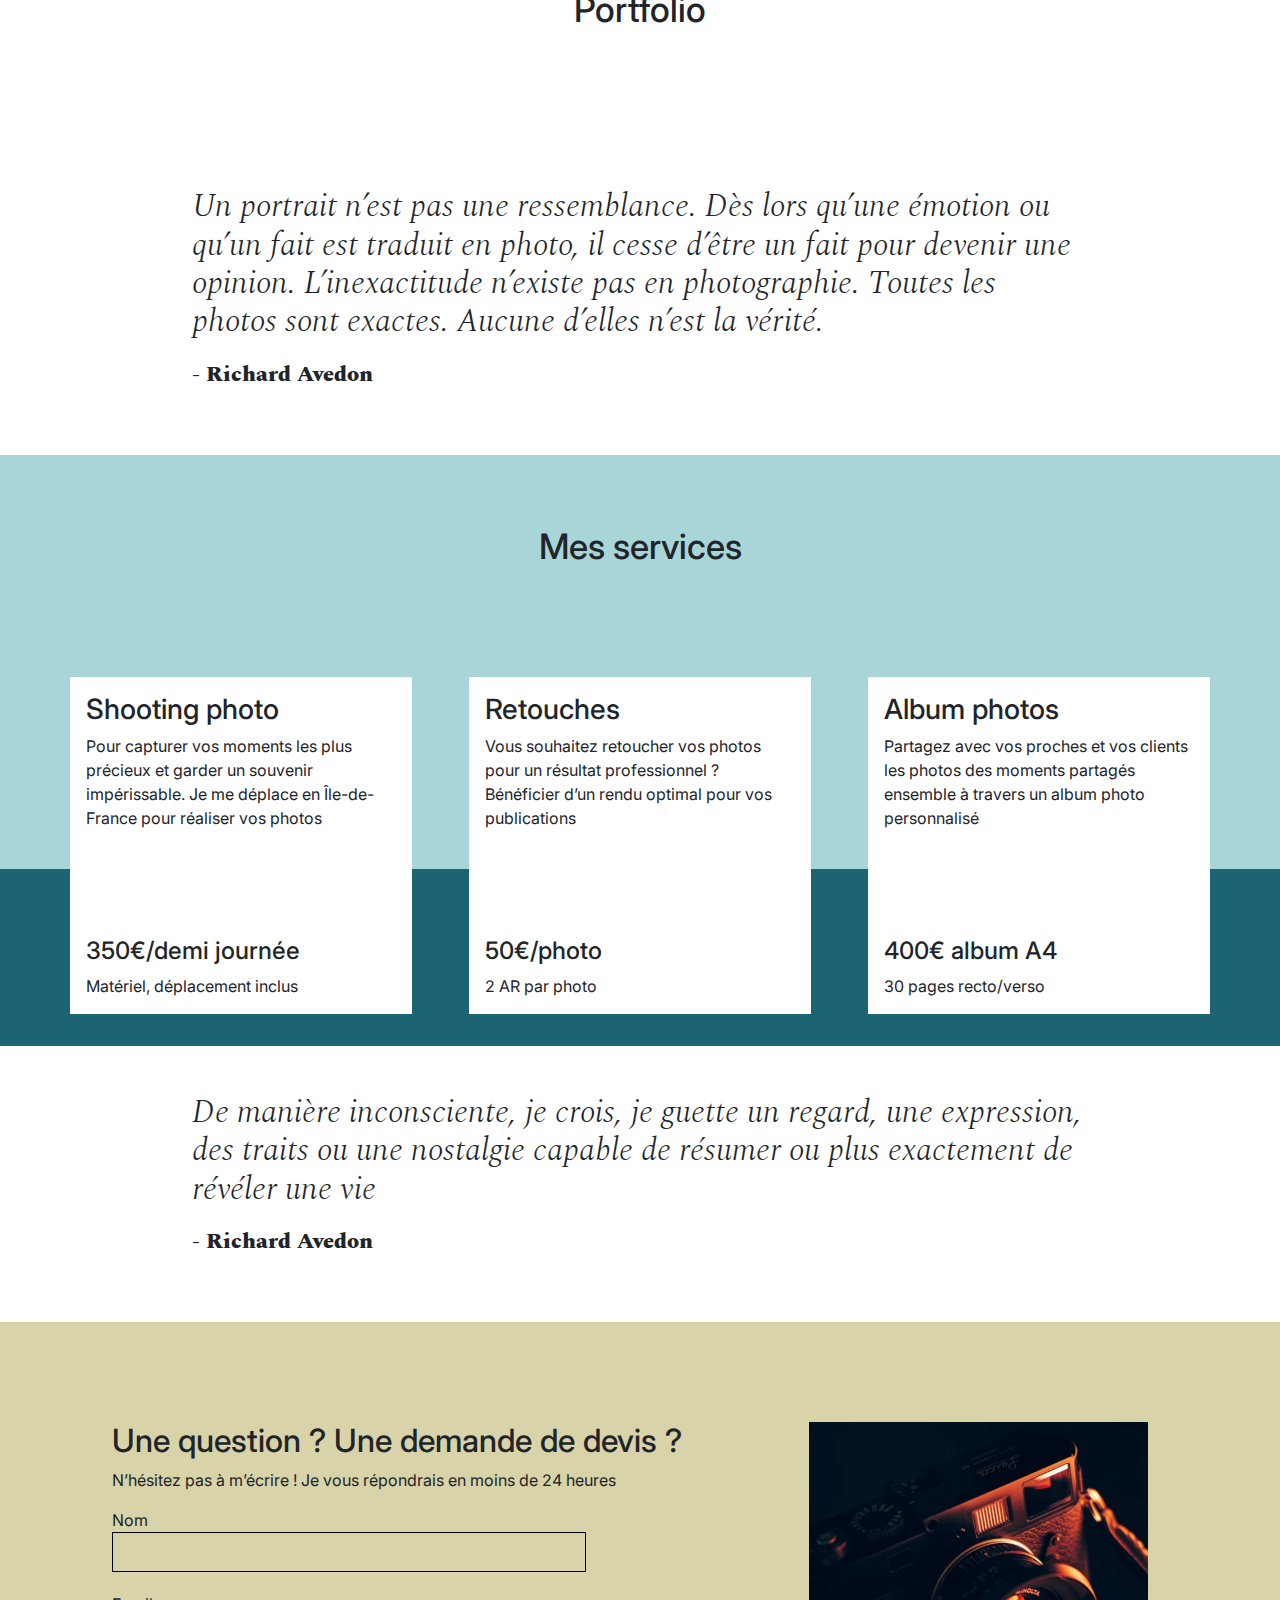
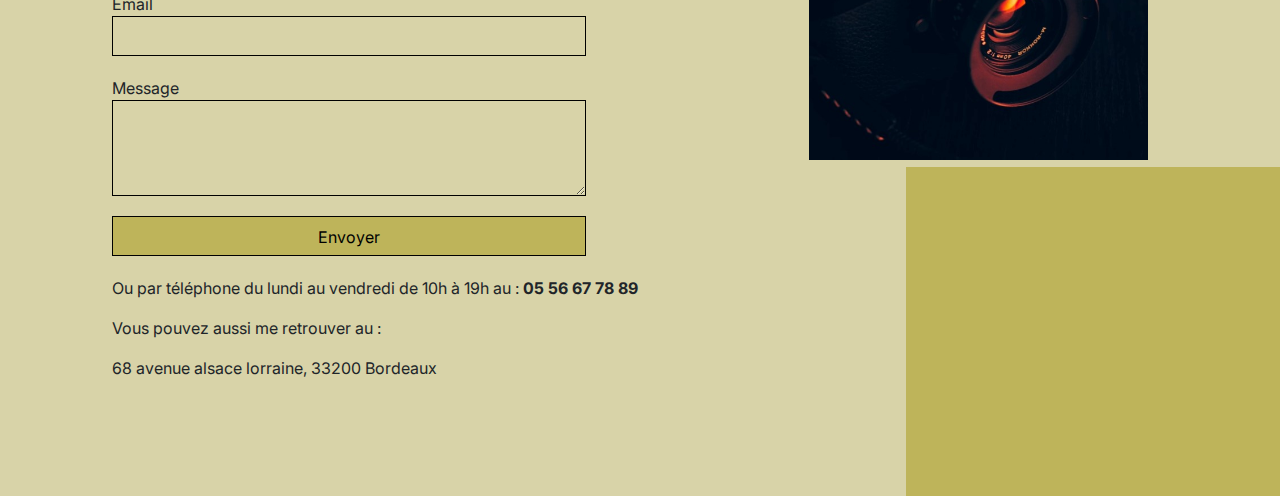
==== commit da397a38: "test final schema.org" ====
--- a/index.html
+++ b/index.html
@@ -304,6 +304,18 @@
             ></textarea>
             <input type="submit" value="Envoyer" />
           </form>
+          <p>Ou par téléphone 
+            <span itemprop="openingHours" content="Mo, Tu, We, Th, Fr  10:00-19:00">du lundi au vendredi de 10h à 19h au : </span>
+            <span itemprop="telephone" content="+33556677889"><strong>05 56 67 78 89</strong></span>
+          </p>
+          <p>Vous pouvez aussi me retrouver au : 
+            <div itemprop="adress" itemscope itemtype="https://schema.org/PostalAddress">
+            <span itemprop=”streetAddress”>68 avenue alsace lorraine,</span> 
+            <span itemprop=”postalCode”>33200</span>
+            <span itemprop=”addressRegion”> Bordeaux</span>
+            </div>
+          </p>    
+          
         </div>
         <div class="picture right">
           <img
@@ -312,17 +324,6 @@
           />
         </div>
       </div>
-
-      <div itemprop="adress" itemscope itemtype="https://schema.org/PostalAddress">
-        <span itemprop=”streetAddress”>68 avenue alsace lorraine,</span> 
-        <span itemprop=”addressRegion”> Bordeaux</span>
-        <span itemprop=”postalCode”>33200</span>  
-      </div>
-        <span itemprop="openingHours" content="Mo, Tu, We, Th, Fr  10:00-19:00">Du lundi au vendredi de 10h à 19h :</span>
-        <span itemprop="telephone" content="+33556677889">au 05 56 67 78 89</span>
-      
-      
-
     </section>	
 	</footer>
   </div>
